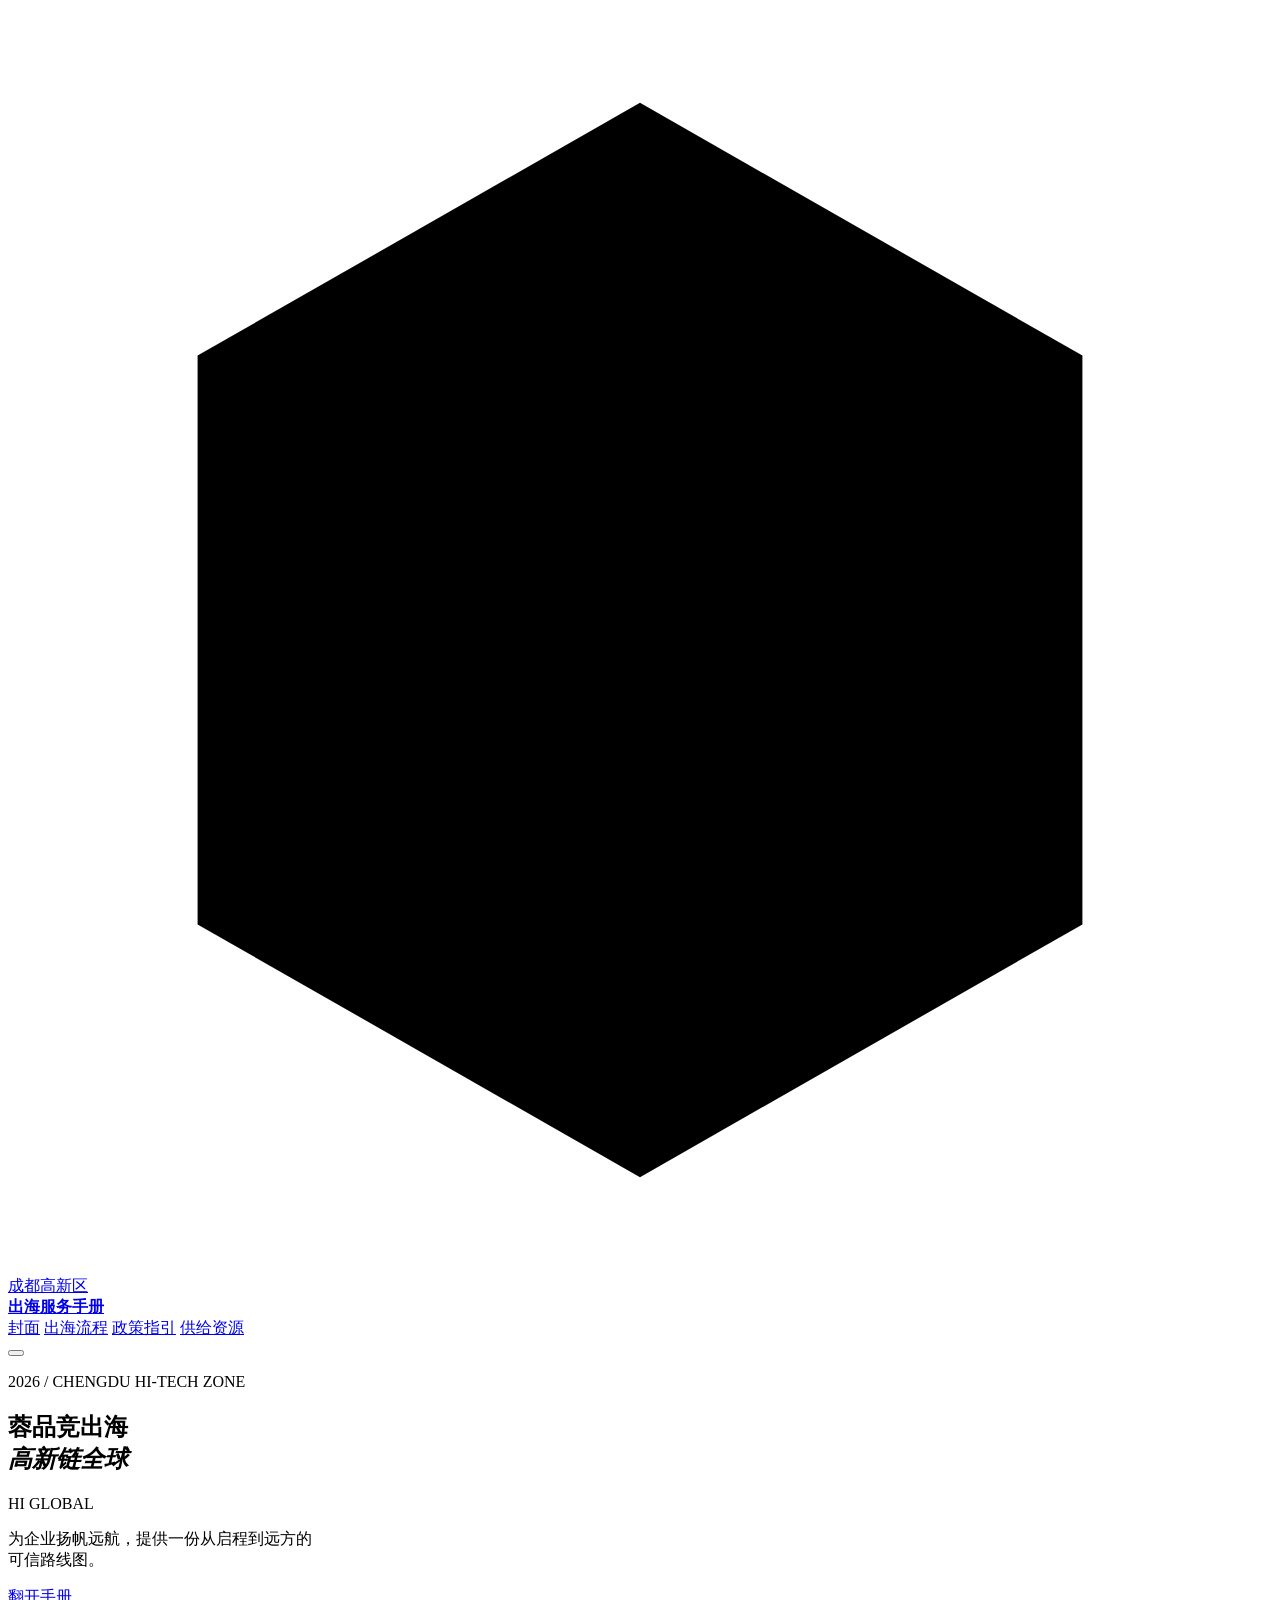
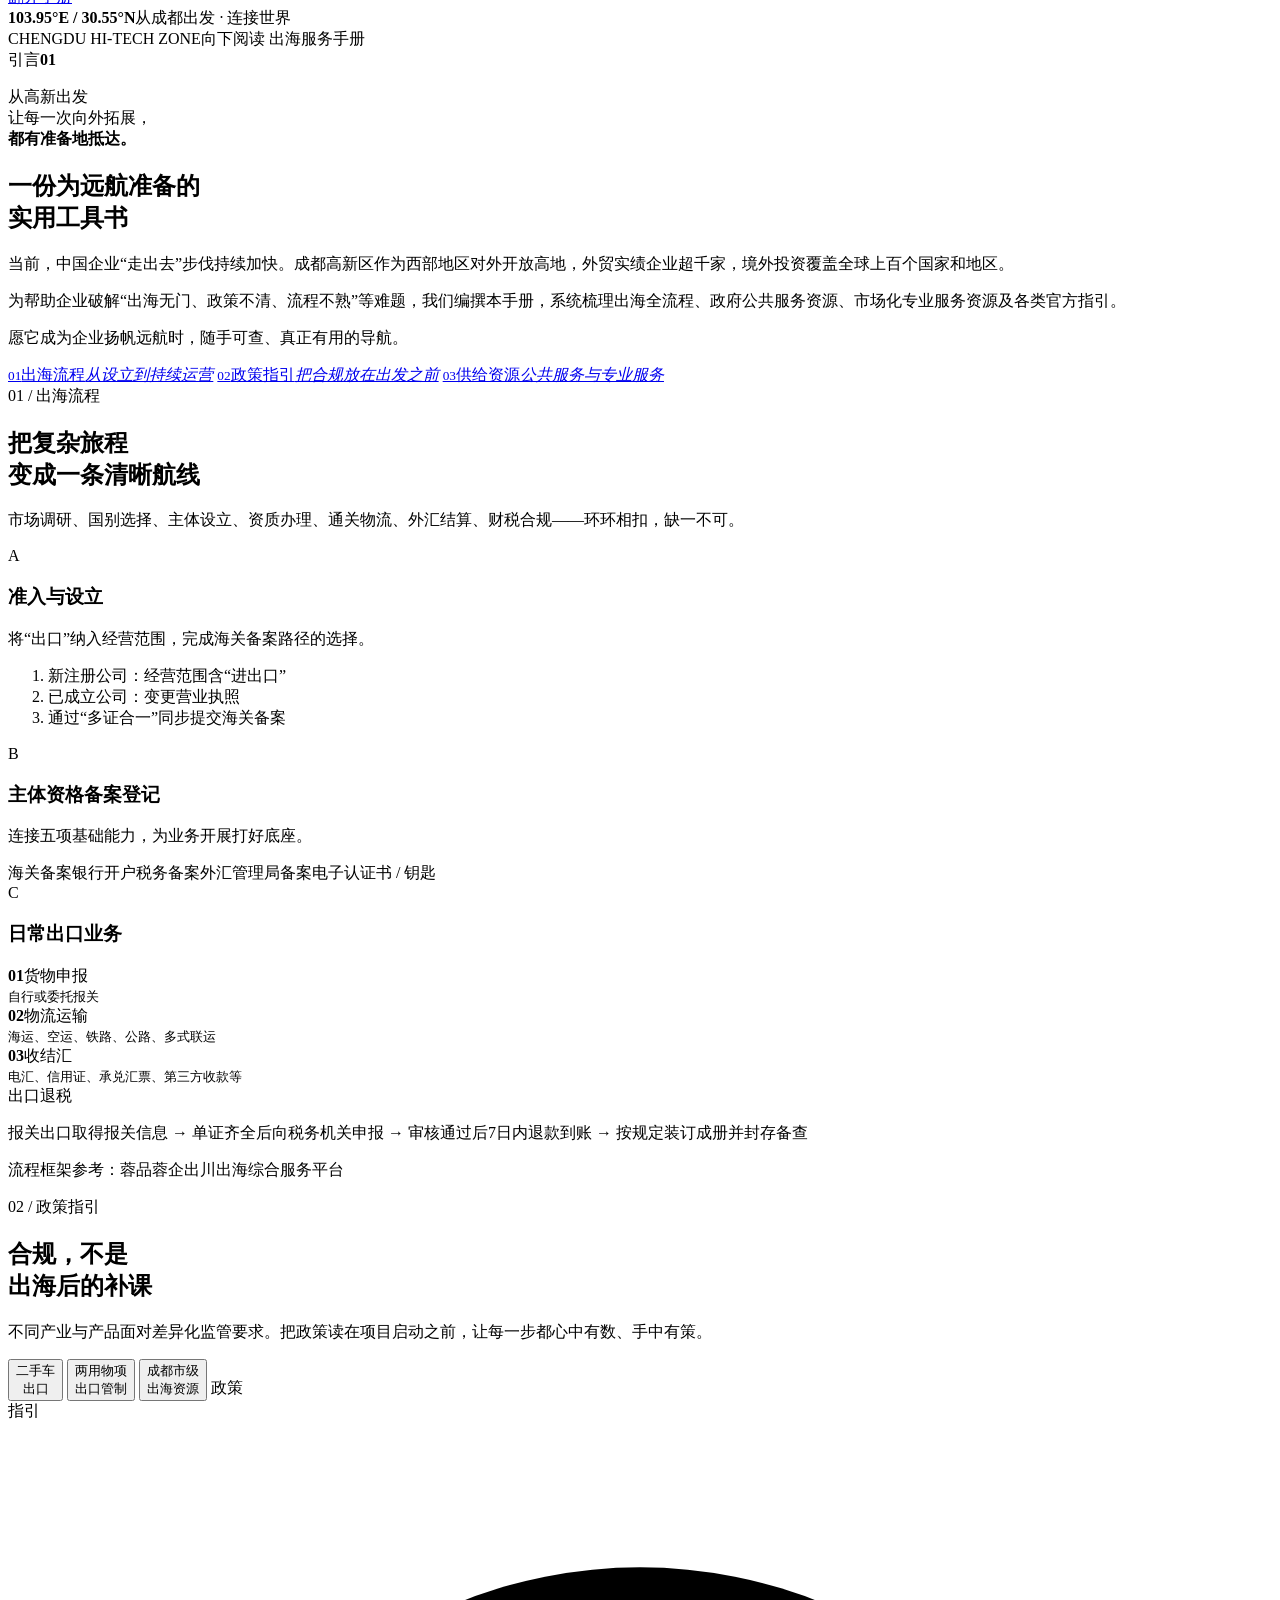
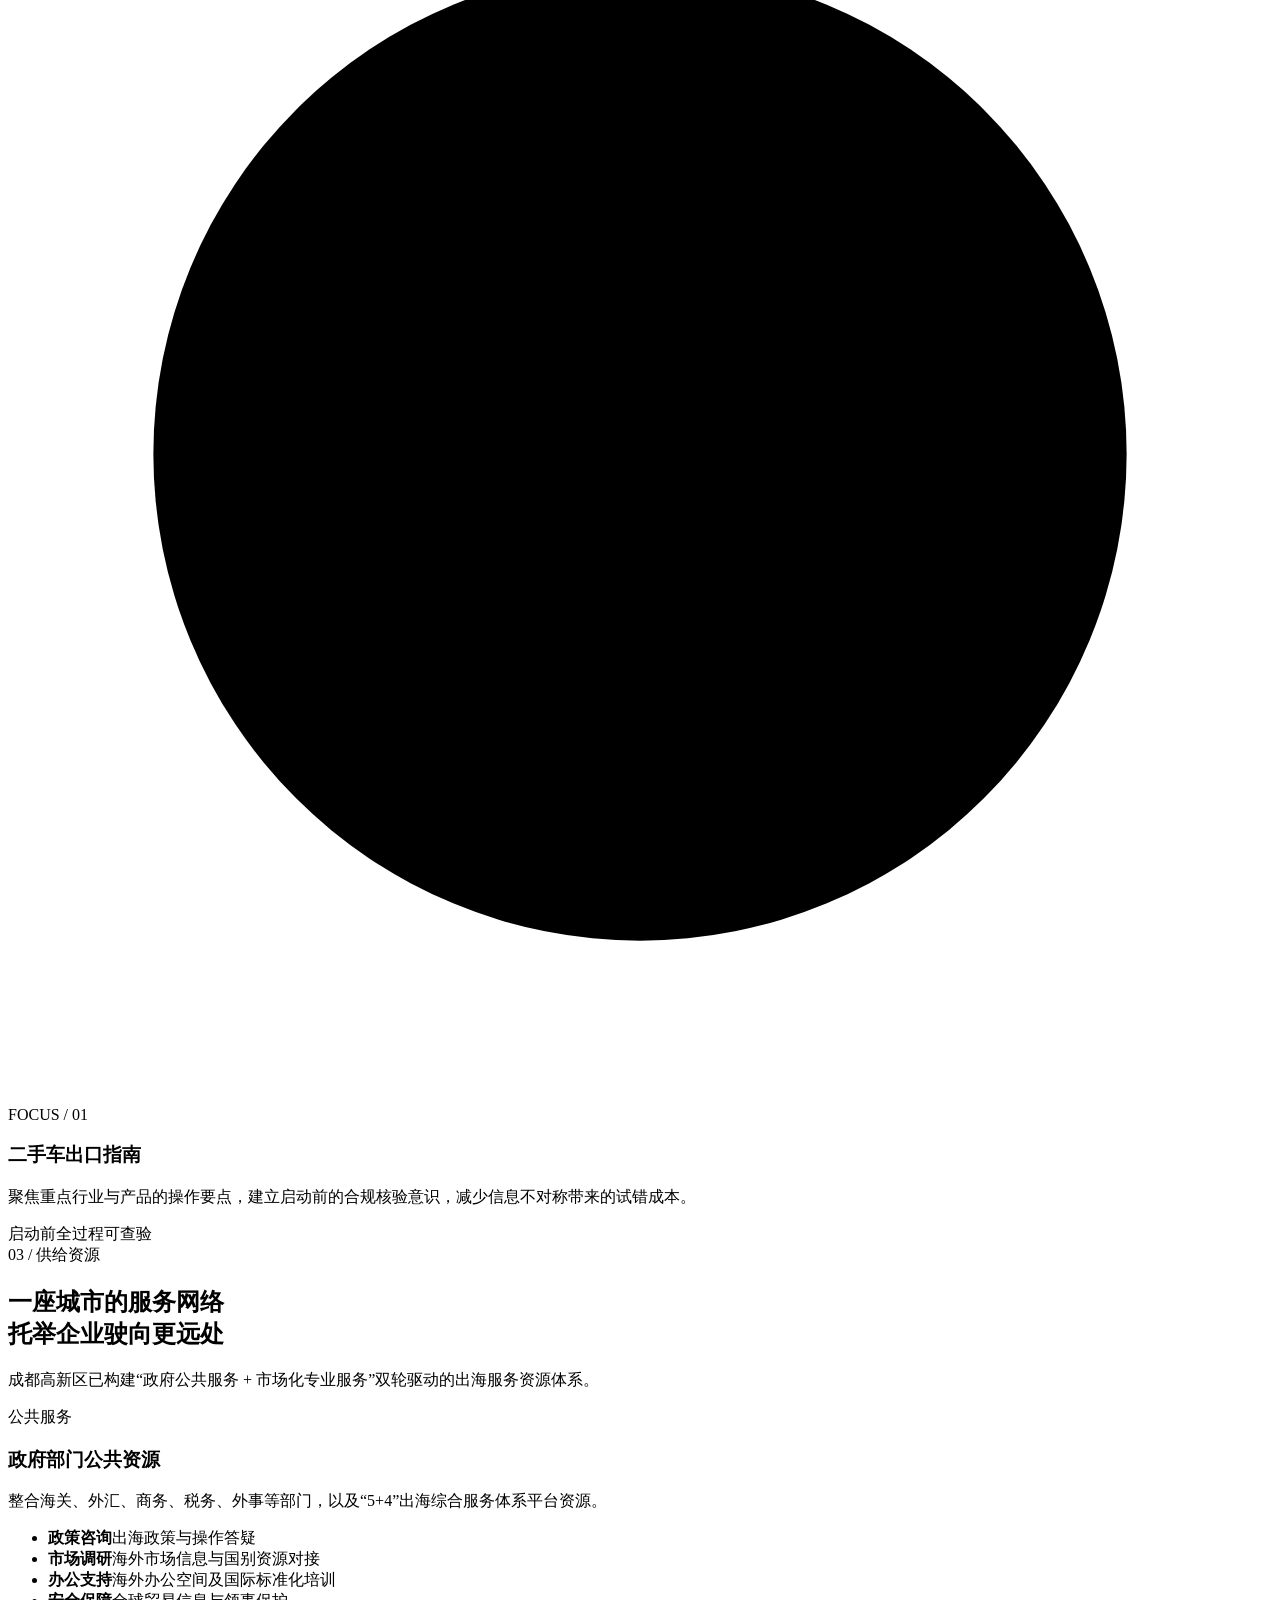
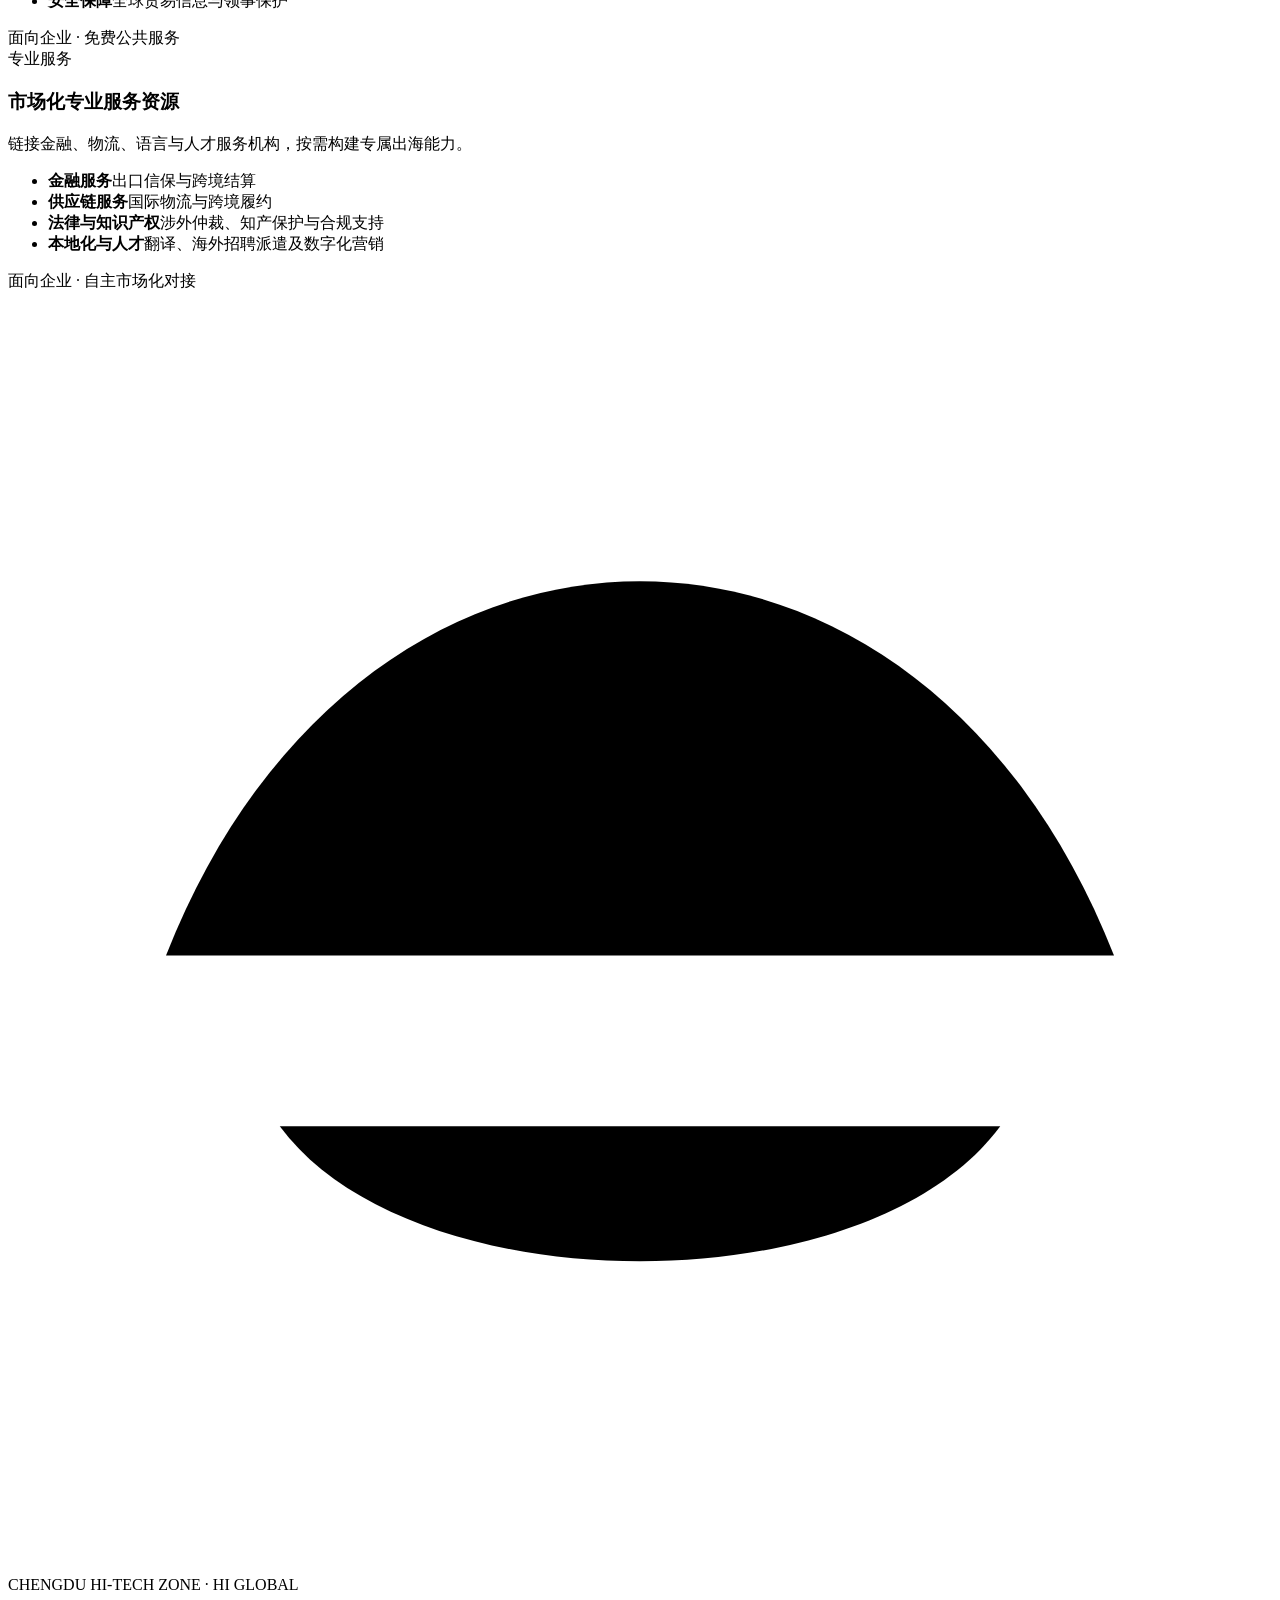
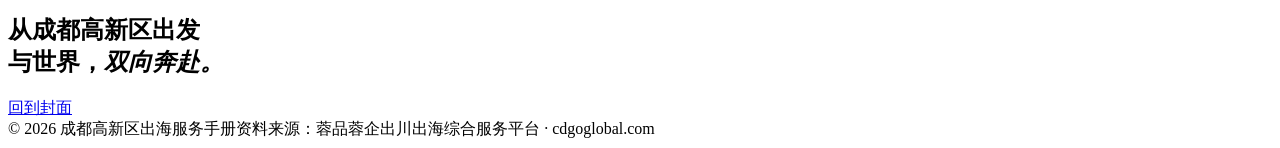
==== index.html @ 4927ec2c "Add files via upload" ====
<!doctype html>
<html lang="zh-CN">
<head>
  <meta charset="UTF-8" />
  <meta name="viewport" content="width=device-width, initial-scale=1.0" />
  <meta name="theme-color" content="#073d4c" />
  <meta name="description" content="2026年成都高新区出海服务手册数字画册" />
  <title>蓉品竞出海 · 高新链全球 | Hi Global</title>
  <link rel="stylesheet" href="styles.css" />
</head>
<body>
  <div class="cursor-orbit" aria-hidden="true"></div>
  <header class="site-header" id="top">
    <a class="brand" href="#top" aria-label="返回封面">
      <span class="brand-seal" aria-hidden="true"><svg viewBox="0 0 40 40"><path d="M20 3 34 11v18L20 37 6 29V11Z"/><path d="M13 15h14M13 20h14M13 25h9"/></svg></span>
      <span>成都高新区<br><b>出海服务手册</b></span>
    </a>
    <nav aria-label="画册目录">
      <a class="is-active" href="#top">封面</a>
      <a href="#route">出海流程</a>
      <a href="#policy">政策指引</a>
      <a href="#resources">供给资源</a>
    </nav>
    <button class="menu-toggle" type="button" aria-label="打开目录" aria-expanded="false"><span></span><span></span></button>
  </header>

  <main>
    <section class="hero spread" aria-labelledby="hero-title">
      <div class="hero-content">
        <p class="edition">2026 / CHENGDU HI-TECH ZONE</p>
        <h1 id="hero-title">蓉品竞出海<br><em>高新链全球</em></h1>
        <p class="hero-en">HI GLOBAL</p>
        <p class="hero-copy">为企业扬帆远航，提供一份从启程到远方的<br>可信路线图。</p>
        <a class="intro-link" href="#foreword"><span>翻开手册</span><i aria-hidden="true"></i></a>
      </div>
      <div class="orbital-scene" aria-hidden="true">
        <div class="sun-disc"></div>
        <div class="globe"><span class="longitude"></span><span class="latitude lat-a"></span><span class="latitude lat-b"></span><span class="latitude lat-c"></span></div>
        <div class="route-line route-a"></div><div class="route-line route-b"></div><div class="route-line route-c"></div>
        <span class="waypoint point-a"></span><span class="waypoint point-b"></span><span class="waypoint point-c"></span>
        <div class="scene-caption"><b>103.95°E / 30.55°N</b><span>从成都出发 · 连接世界</span></div>
      </div>
      <div class="hero-footer"><span>CHENGDU HI-TECH ZONE</span><span class="scroll-cue">向下阅读 <i></i></span><span>出海服务手册</span></div>
    </section>

    <section class="foreword spread paper" id="foreword" aria-labelledby="foreword-title">
      <div class="chapter-side"><span>引言</span><b>01</b></div>
      <div class="foreword-copy">
        <p class="statement">从高新出发<br>让每一次向外拓展，<br><strong>都有准备地抵达。</strong></p>
        <div class="foreword-body">
          <h2 id="foreword-title">一份为远航准备的<br>实用工具书</h2>
          <p>当前，中国企业“走出去”步伐持续加快。成都高新区作为西部地区对外开放高地，外贸实绩企业超千家，境外投资覆盖全球上百个国家和地区。</p>
          <p>为帮助企业破解“出海无门、政策不清、流程不熟”等难题，我们编撰本手册，系统梳理出海全流程、政府公共服务资源、市场化专业服务资源及各类官方指引。</p>
          <p>愿它成为企业扬帆远航时，随手可查、真正有用的导航。</p>
        </div>
      </div>
      <div class="reading-index" aria-label="内容导览">
        <a href="#route"><small>01</small><span>出海流程</span><i>从设立到持续运营</i></a>
        <a href="#policy"><small>02</small><span>政策指引</span><i>把合规放在出发之前</i></a>
        <a href="#resources"><small>03</small><span>供给资源</span><i>公共服务与专业服务</i></a>
      </div>
    </section>

    <section class="route spread teal" id="route" aria-labelledby="route-title">
      <div class="section-heading"><span>01 / 出海流程</span><h2 id="route-title">把复杂旅程<br>变成一条清晰航线</h2><p>市场调研、国别选择、主体设立、资质办理、通关物流、外汇结算、财税合规——环环相扣，缺一不可。</p></div>
      <div class="route-diagram">
        <article class="stage ready"><div class="stage-no">A</div><h3>准入与设立</h3><p>将“出口”纳入经营范围，完成海关备案路径的选择。</p><ol><li>新注册公司：经营范围含“进出口”</li><li>已成立公司：变更营业执照</li><li>通过“多证合一”同步提交海关备案</li></ol></article>
        <div class="route-arrow" aria-hidden="true"><span></span></div>
        <article class="stage qualification"><div class="stage-no">B</div><h3>主体资格备案登记</h3><p>连接五项基础能力，为业务开展打好底座。</p><div class="tag-list"><span>海关备案</span><span>银行开户</span><span>税务备案</span><span>外汇管理局备案</span><span>电子认证书 / 钥匙</span></div></article>
        <div class="route-arrow" aria-hidden="true"><span></span></div>
        <article class="stage business"><div class="stage-no">C</div><h3>日常出口业务</h3><div class="business-steps"><div><b>01</b><span>货物申报<br><small>自行或委托报关</small></span></div><div><b>02</b><span>物流运输<br><small>海运、空运、铁路、公路、多式联运</small></span></div><div><b>03</b><span>收结汇<br><small>电汇、信用证、承兑汇票、第三方收款等</small></span></div></div><div class="tax-refund"><span>出口退税</span><p>报关出口取得报关信息 → 单证齐全后向税务机关申报 → 审核通过后7日内退款到账 → 按规定装订成册并封存备查</p></div></article>
      </div>
      <p class="source-note">流程框架参考：蓉品蓉企出川出海综合服务平台</p>
    </section>

    <section class="policy spread warm" id="policy" aria-labelledby="policy-title">
      <div class="policy-layout">
        <div class="policy-title"><span>02 / 政策指引</span><h2 id="policy-title">合规，不是<br>出海后的补课</h2><p>不同产业与产品面对差异化监管要求。把政策读在项目启动之前，让每一步都心中有数、手中有策。</p></div>
        <div class="policy-wheel" aria-label="政策指引重点领域">
          <button class="policy-item is-selected" type="button" data-policy="used"><span>二手车<br>出口</span></button>
          <button class="policy-item" type="button" data-policy="dual"><span>两用物项<br>出口管制</span></button>
          <button class="policy-item" type="button" data-policy="city"><span>成都市级<br>出海资源</span></button>
          <span class="policy-core">政策<br>指引</span>
          <svg class="wheel-lines" viewBox="0 0 400 400" aria-hidden="true"><circle cx="200" cy="200" r="154"/><circle cx="200" cy="200" r="73"/><path d="M200 46v81M334 277l-70-41M66 277l70-41"/></svg>
        </div>
        <aside class="policy-detail" aria-live="polite"><p class="detail-count">FOCUS / 01</p><h3>二手车出口指南</h3><p>聚焦重点行业与产品的操作要点，建立启动前的合规核验意识，减少信息不对称带来的试错成本。</p><div><span>启动前</span><span>全过程</span><span>可查验</span></div></aside>
      </div>
    </section>

    <section class="resources spread ink" id="resources" aria-labelledby="resources-title">
      <div class="resources-head"><span>03 / 供给资源</span><h2 id="resources-title">一座城市的服务网络<br>托举企业驶向更远处</h2><p>成都高新区已构建“政府公共服务 + 市场化专业服务”双轮驱动的出海服务资源体系。</p></div>
      <div class="resource-columns">
        <article class="resource public"><header><span>公共服务</span><h3>政府部门公共资源</h3><p>整合海关、外汇、商务、税务、外事等部门，以及“5+4”出海综合服务体系平台资源。</p></header><ul><li><b>政策咨询</b><span>出海政策与操作答疑</span></li><li><b>市场调研</b><span>海外市场信息与国别资源对接</span></li><li><b>办公支持</b><span>海外办公空间及国际标准化培训</span></li><li><b>安全保障</b><span>全球贸易信息与领事保护</span></li></ul><footer>面向企业 · 免费公共服务</footer></article>
        <article class="resource market"><header><span>专业服务</span><h3>市场化专业服务资源</h3><p>链接金融、物流、语言与人才服务机构，按需构建专属出海能力。</p></header><ul><li><b>金融服务</b><span>出口信保与跨境结算</span></li><li><b>供应链服务</b><span>国际物流与跨境履约</span></li><li><b>法律与知识产权</b><span>涉外仲裁、知产保护与合规支持</span></li><li><b>本地化与人才</b><span>翻译、海外招聘派遣及数字化营销</span></li></ul><footer>面向企业 · 自主市场化对接</footer></article>
      </div>
    </section>

    <section class="closing spread closing-section" aria-labelledby="closing-title">
      <div class="closing-mark" aria-hidden="true"><svg viewBox="0 0 400 400"><path d="M50 210C112 52 288 52 350 210"/><path d="M86 264c42 57 186 57 228 0"/><path d="M200 63v265"/><path d="M80 210h240"/></svg></div>
      <p>CHENGDU HI-TECH ZONE · HI GLOBAL</p>
      <h2 id="closing-title">从成都高新区出发<br>与世界，<em>双向奔赴。</em></h2>
      <a href="#top" class="back-top">回到封面 <i aria-hidden="true"></i></a>
    </section>
  </main>
  <footer class="site-footer"><span>© 2026 成都高新区出海服务手册</span><span>资料来源：蓉品蓉企出川出海综合服务平台 · cdgoglobal.com</span></footer>
  <div class="progress-track" aria-hidden="true"><span></span></div>
  <script src="app.js"></script>
</body>
</html>
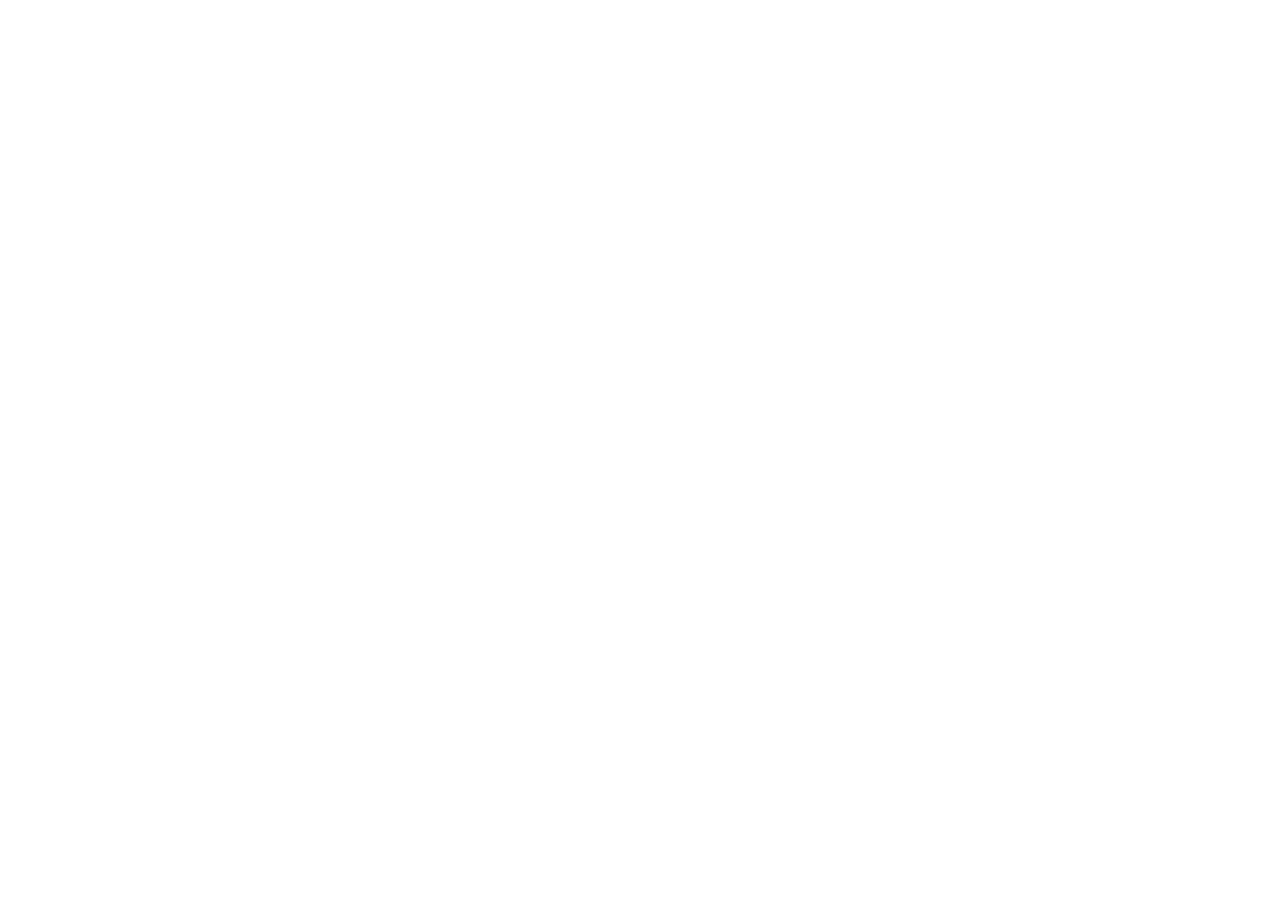
==== commit ba6bbb6e: "Update Jianji category icons" ====
--- a/index.html
+++ b/index.html
@@ -1,109 +1,20 @@
-<!doctype html>
-<html lang="zh-CN">
-<head>
-  <meta charset="UTF-8" />
-  <meta name="viewport" content="width=device-width, initial-scale=1.0" />
-  <meta name="theme-color" content="#073d4c" />
-  <meta name="description" content="2026年成都高新区出海服务手册数字画册" />
-  <title>蓉品竞出海 · 高新链全球 | Hi Global</title>
-  <link rel="stylesheet" href="styles.css" />
-</head>
-<body>
-  <div class="cursor-orbit" aria-hidden="true"></div>
-  <header class="site-header" id="top">
-    <a class="brand" href="#top" aria-label="返回封面">
-      <span class="brand-seal" aria-hidden="true"><svg viewBox="0 0 40 40"><path d="M20 3 34 11v18L20 37 6 29V11Z"/><path d="M13 15h14M13 20h14M13 25h9"/></svg></span>
-      <span>成都高新区<br><b>出海服务手册</b></span>
-    </a>
-    <nav aria-label="画册目录">
-      <a class="is-active" href="#top">封面</a>
-      <a href="#route">出海流程</a>
-      <a href="#policy">政策指引</a>
-      <a href="#resources">供给资源</a>
-    </nav>
-    <button class="menu-toggle" type="button" aria-label="打开目录" aria-expanded="false"><span></span><span></span></button>
-  </header>
-
-  <main>
-    <section class="hero spread" aria-labelledby="hero-title">
-      <div class="hero-content">
-        <p class="edition">2026 / CHENGDU HI-TECH ZONE</p>
-        <h1 id="hero-title">蓉品竞出海<br><em>高新链全球</em></h1>
-        <p class="hero-en">HI GLOBAL</p>
-        <p class="hero-copy">为企业扬帆远航，提供一份从启程到远方的<br>可信路线图。</p>
-        <a class="intro-link" href="#foreword"><span>翻开手册</span><i aria-hidden="true"></i></a>
-      </div>
-      <div class="orbital-scene" aria-hidden="true">
-        <div class="sun-disc"></div>
-        <div class="globe"><span class="longitude"></span><span class="latitude lat-a"></span><span class="latitude lat-b"></span><span class="latitude lat-c"></span></div>
-        <div class="route-line route-a"></div><div class="route-line route-b"></div><div class="route-line route-c"></div>
-        <span class="waypoint point-a"></span><span class="waypoint point-b"></span><span class="waypoint point-c"></span>
-        <div class="scene-caption"><b>103.95°E / 30.55°N</b><span>从成都出发 · 连接世界</span></div>
-      </div>
-      <div class="hero-footer"><span>CHENGDU HI-TECH ZONE</span><span class="scroll-cue">向下阅读 <i></i></span><span>出海服务手册</span></div>
-    </section>
-
-    <section class="foreword spread paper" id="foreword" aria-labelledby="foreword-title">
-      <div class="chapter-side"><span>引言</span><b>01</b></div>
-      <div class="foreword-copy">
-        <p class="statement">从高新出发<br>让每一次向外拓展，<br><strong>都有准备地抵达。</strong></p>
-        <div class="foreword-body">
-          <h2 id="foreword-title">一份为远航准备的<br>实用工具书</h2>
-          <p>当前，中国企业“走出去”步伐持续加快。成都高新区作为西部地区对外开放高地，外贸实绩企业超千家，境外投资覆盖全球上百个国家和地区。</p>
-          <p>为帮助企业破解“出海无门、政策不清、流程不熟”等难题，我们编撰本手册，系统梳理出海全流程、政府公共服务资源、市场化专业服务资源及各类官方指引。</p>
-          <p>愿它成为企业扬帆远航时，随手可查、真正有用的导航。</p>
-        </div>
-      </div>
-      <div class="reading-index" aria-label="内容导览">
-        <a href="#route"><small>01</small><span>出海流程</span><i>从设立到持续运营</i></a>
-        <a href="#policy"><small>02</small><span>政策指引</span><i>把合规放在出发之前</i></a>
-        <a href="#resources"><small>03</small><span>供给资源</span><i>公共服务与专业服务</i></a>
-      </div>
-    </section>
-
-    <section class="route spread teal" id="route" aria-labelledby="route-title">
-      <div class="section-heading"><span>01 / 出海流程</span><h2 id="route-title">把复杂旅程<br>变成一条清晰航线</h2><p>市场调研、国别选择、主体设立、资质办理、通关物流、外汇结算、财税合规——环环相扣，缺一不可。</p></div>
-      <div class="route-diagram">
-        <article class="stage ready"><div class="stage-no">A</div><h3>准入与设立</h3><p>将“出口”纳入经营范围，完成海关备案路径的选择。</p><ol><li>新注册公司：经营范围含“进出口”</li><li>已成立公司：变更营业执照</li><li>通过“多证合一”同步提交海关备案</li></ol></article>
-        <div class="route-arrow" aria-hidden="true"><span></span></div>
-        <article class="stage qualification"><div class="stage-no">B</div><h3>主体资格备案登记</h3><p>连接五项基础能力，为业务开展打好底座。</p><div class="tag-list"><span>海关备案</span><span>银行开户</span><span>税务备案</span><span>外汇管理局备案</span><span>电子认证书 / 钥匙</span></div></article>
-        <div class="route-arrow" aria-hidden="true"><span></span></div>
-        <article class="stage business"><div class="stage-no">C</div><h3>日常出口业务</h3><div class="business-steps"><div><b>01</b><span>货物申报<br><small>自行或委托报关</small></span></div><div><b>02</b><span>物流运输<br><small>海运、空运、铁路、公路、多式联运</small></span></div><div><b>03</b><span>收结汇<br><small>电汇、信用证、承兑汇票、第三方收款等</small></span></div></div><div class="tax-refund"><span>出口退税</span><p>报关出口取得报关信息 → 单证齐全后向税务机关申报 → 审核通过后7日内退款到账 → 按规定装订成册并封存备查</p></div></article>
-      </div>
-      <p class="source-note">流程框架参考：蓉品蓉企出川出海综合服务平台</p>
-    </section>
-
-    <section class="policy spread warm" id="policy" aria-labelledby="policy-title">
-      <div class="policy-layout">
-        <div class="policy-title"><span>02 / 政策指引</span><h2 id="policy-title">合规，不是<br>出海后的补课</h2><p>不同产业与产品面对差异化监管要求。把政策读在项目启动之前，让每一步都心中有数、手中有策。</p></div>
-        <div class="policy-wheel" aria-label="政策指引重点领域">
-          <button class="policy-item is-selected" type="button" data-policy="used"><span>二手车<br>出口</span></button>
-          <button class="policy-item" type="button" data-policy="dual"><span>两用物项<br>出口管制</span></button>
-          <button class="policy-item" type="button" data-policy="city"><span>成都市级<br>出海资源</span></button>
-          <span class="policy-core">政策<br>指引</span>
-          <svg class="wheel-lines" viewBox="0 0 400 400" aria-hidden="true"><circle cx="200" cy="200" r="154"/><circle cx="200" cy="200" r="73"/><path d="M200 46v81M334 277l-70-41M66 277l70-41"/></svg>
-        </div>
-        <aside class="policy-detail" aria-live="polite"><p class="detail-count">FOCUS / 01</p><h3>二手车出口指南</h3><p>聚焦重点行业与产品的操作要点，建立启动前的合规核验意识，减少信息不对称带来的试错成本。</p><div><span>启动前</span><span>全过程</span><span>可查验</span></div></aside>
-      </div>
-    </section>
-
-    <section class="resources spread ink" id="resources" aria-labelledby="resources-title">
-      <div class="resources-head"><span>03 / 供给资源</span><h2 id="resources-title">一座城市的服务网络<br>托举企业驶向更远处</h2><p>成都高新区已构建“政府公共服务 + 市场化专业服务”双轮驱动的出海服务资源体系。</p></div>
-      <div class="resource-columns">
-        <article class="resource public"><header><span>公共服务</span><h3>政府部门公共资源</h3><p>整合海关、外汇、商务、税务、外事等部门，以及“5+4”出海综合服务体系平台资源。</p></header><ul><li><b>政策咨询</b><span>出海政策与操作答疑</span></li><li><b>市场调研</b><span>海外市场信息与国别资源对接</span></li><li><b>办公支持</b><span>海外办公空间及国际标准化培训</span></li><li><b>安全保障</b><span>全球贸易信息与领事保护</span></li></ul><footer>面向企业 · 免费公共服务</footer></article>
-        <article class="resource market"><header><span>专业服务</span><h3>市场化专业服务资源</h3><p>链接金融、物流、语言与人才服务机构，按需构建专属出海能力。</p></header><ul><li><b>金融服务</b><span>出口信保与跨境结算</span></li><li><b>供应链服务</b><span>国际物流与跨境履约</span></li><li><b>法律与知识产权</b><span>涉外仲裁、知产保护与合规支持</span></li><li><b>本地化与人才</b><span>翻译、海外招聘派遣及数字化营销</span></li></ul><footer>面向企业 · 自主市场化对接</footer></article>
-      </div>
-    </section>
-
-    <section class="closing spread closing-section" aria-labelledby="closing-title">
-      <div class="closing-mark" aria-hidden="true"><svg viewBox="0 0 400 400"><path d="M50 210C112 52 288 52 350 210"/><path d="M86 264c42 57 186 57 228 0"/><path d="M200 63v265"/><path d="M80 210h240"/></svg></div>
-      <p>CHENGDU HI-TECH ZONE · HI GLOBAL</p>
-      <h2 id="closing-title">从成都高新区出发<br>与世界，<em>双向奔赴。</em></h2>
-      <a href="#top" class="back-top">回到封面 <i aria-hidden="true"></i></a>
-    </section>
-  </main>
-  <footer class="site-footer"><span>© 2026 成都高新区出海服务手册</span><span>资料来源：蓉品蓉企出川出海综合服务平台 · cdgoglobal.com</span></footer>
-  <div class="progress-track" aria-hidden="true"><span></span></div>
-  <script src="app.js"></script>
-</body>
+<!doctype html>
+<html lang="zh-CN">
+  <head>
+    <meta charset="UTF-8" />
+    <meta name="viewport" content="width=device-width, initial-scale=1.0, viewport-fit=cover" />
+    <meta name="theme-color" content="#f2eee4" />
+    <meta name="apple-mobile-web-app-capable" content="yes" />
+    <meta name="apple-mobile-web-app-status-bar-style" content="default" />
+    <meta name="apple-mobile-web-app-title" content="简记" />
+    <meta name="format-detection" content="telephone=no" />
+    <link rel="apple-touch-icon" href="/jianji/icons/apple-touch-icon.png" />
+    <title>简记</title>
+    <script type="module" crossorigin src="/jianji/assets/index-DsOa6uaG.js"></script>
+    <link rel="stylesheet" crossorigin href="/jianji/assets/index-DlvAaTap.css">
+  <link rel="manifest" href="/jianji/manifest.webmanifest"></head>
+  <body>
+    <div id="root"></div>+
+  </body>
 </html>
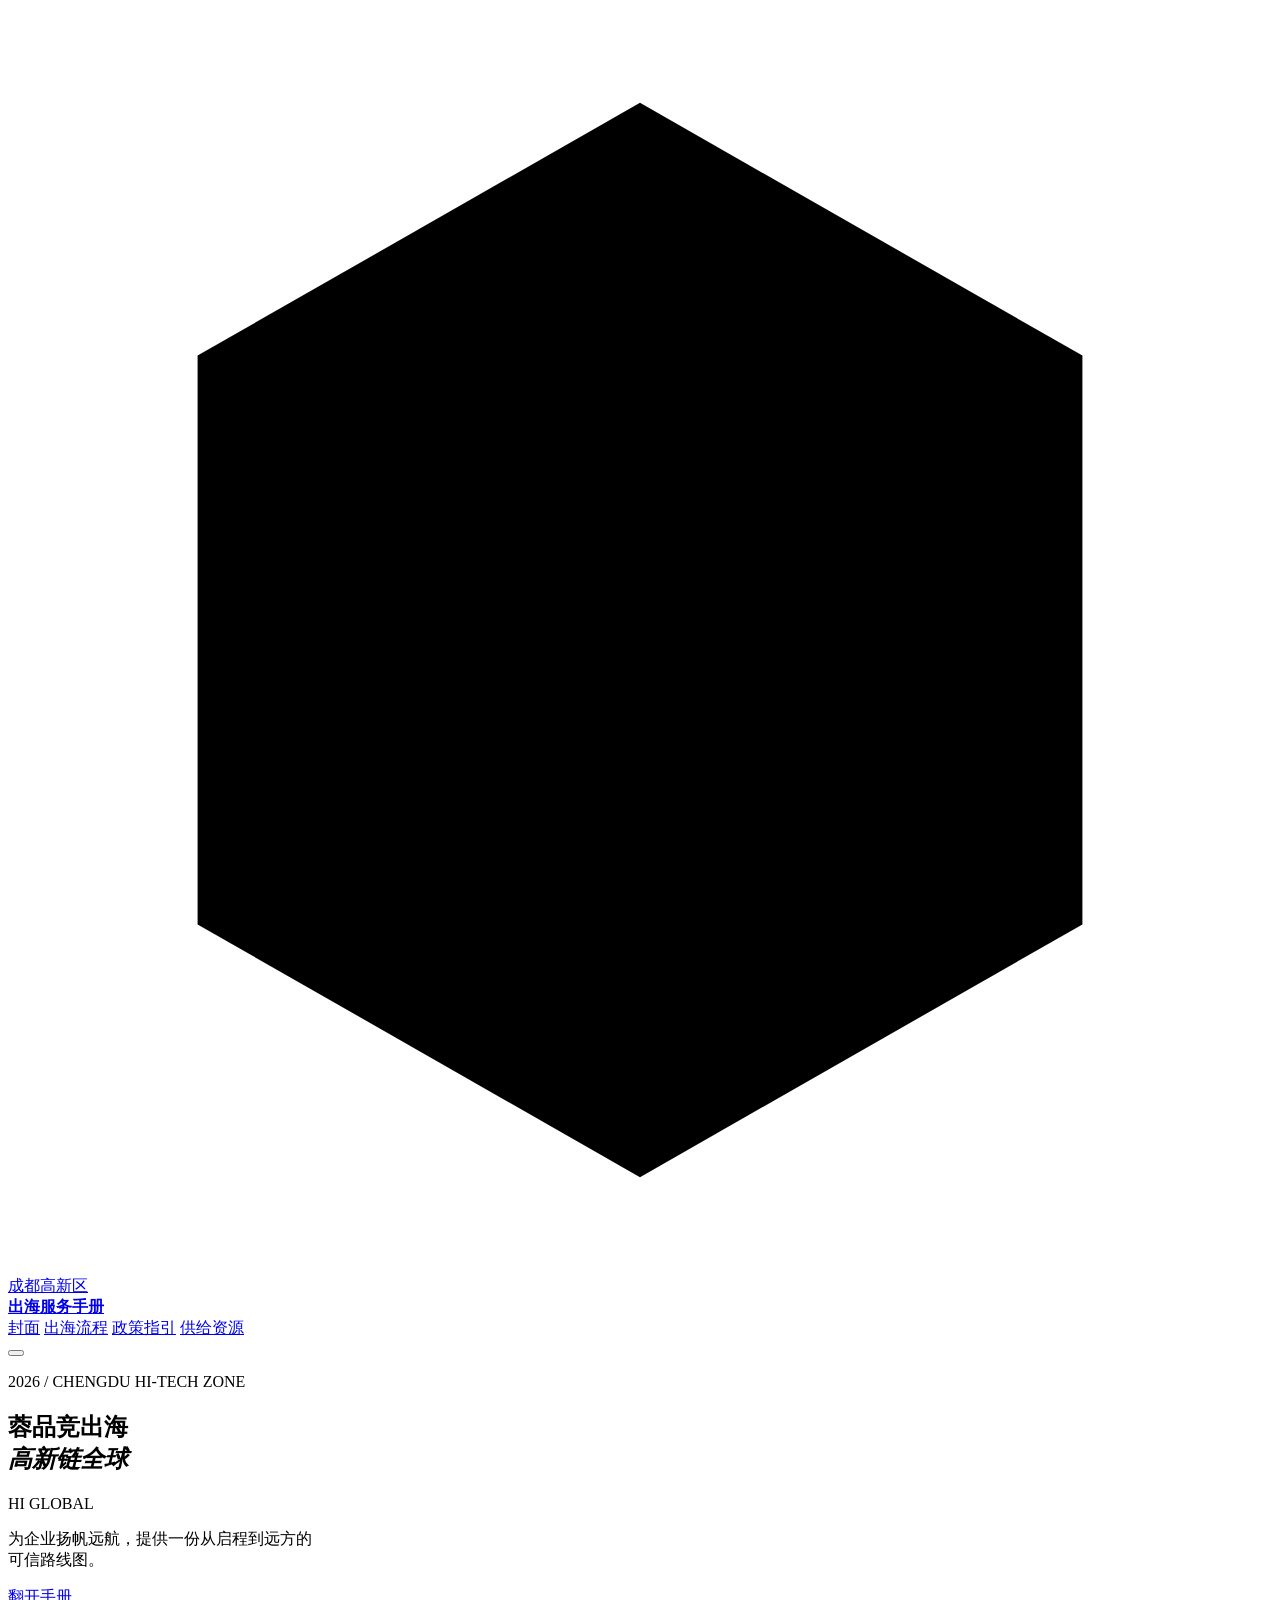
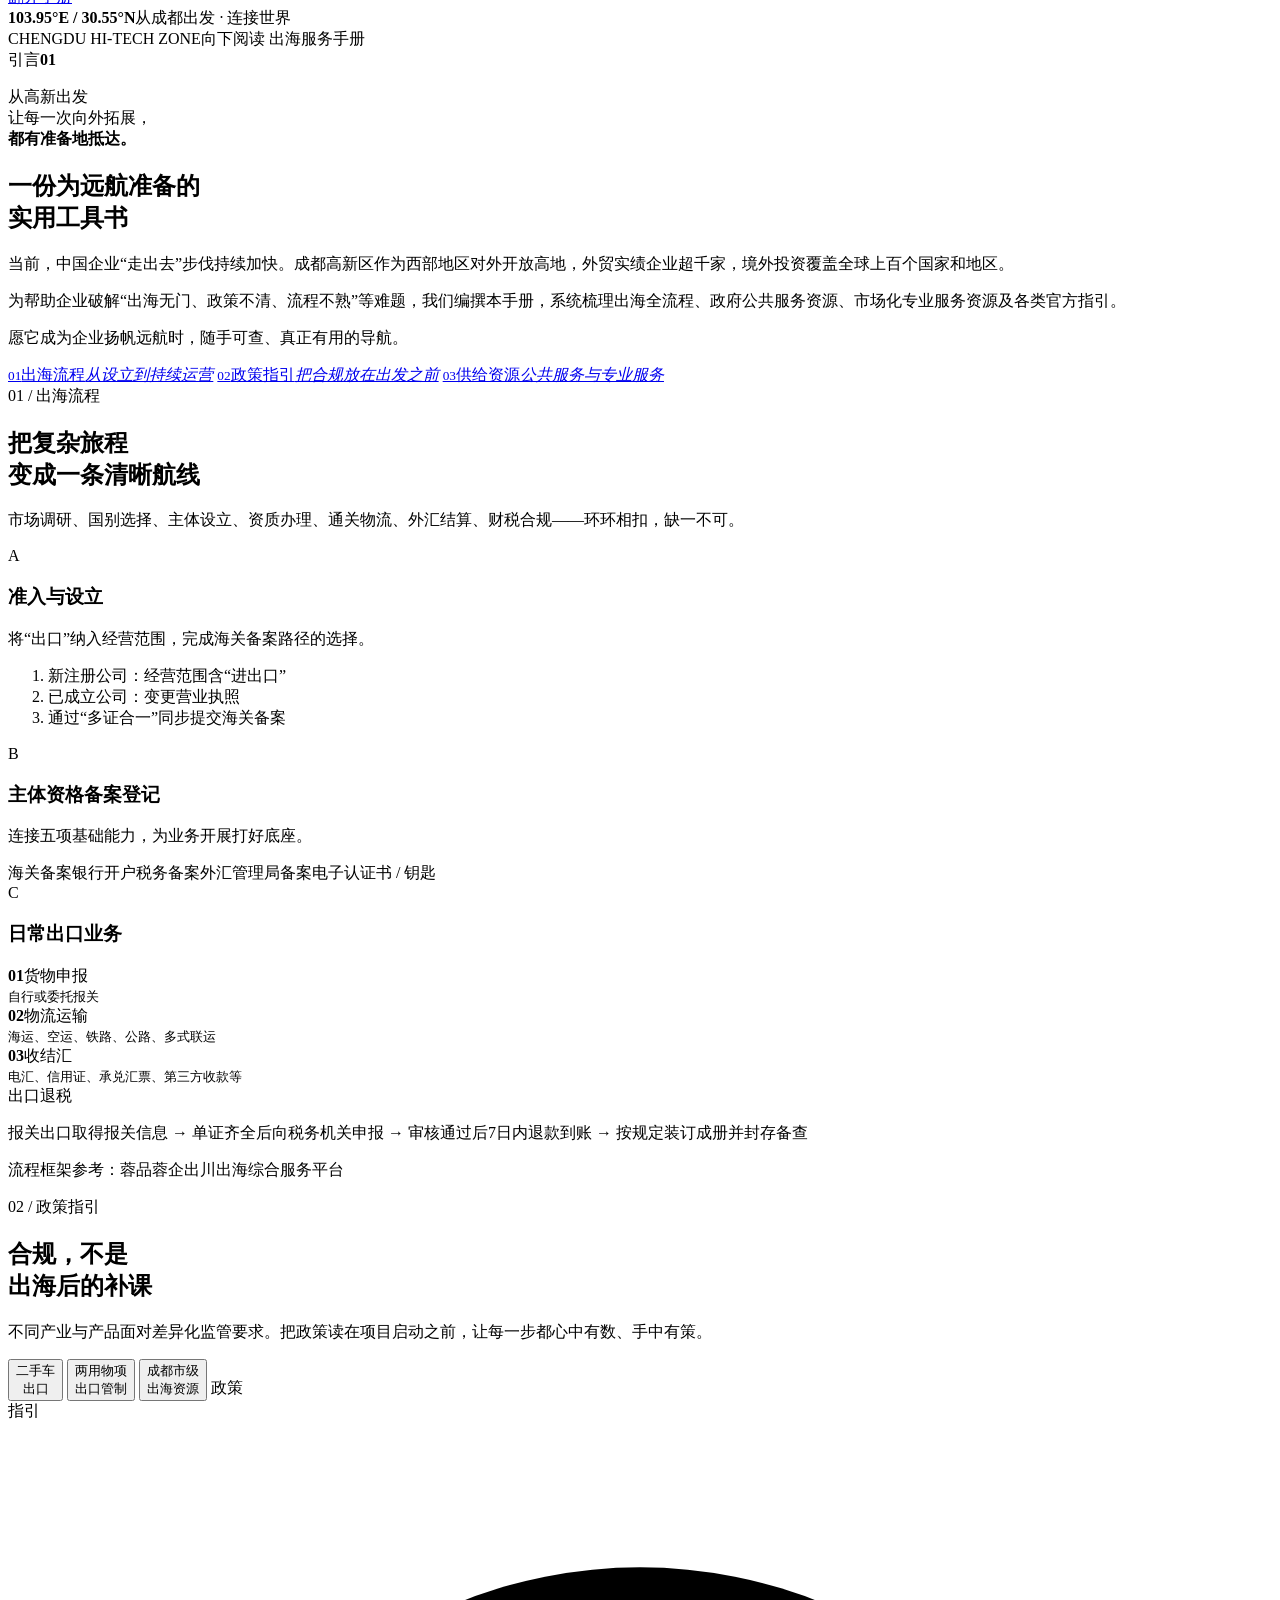
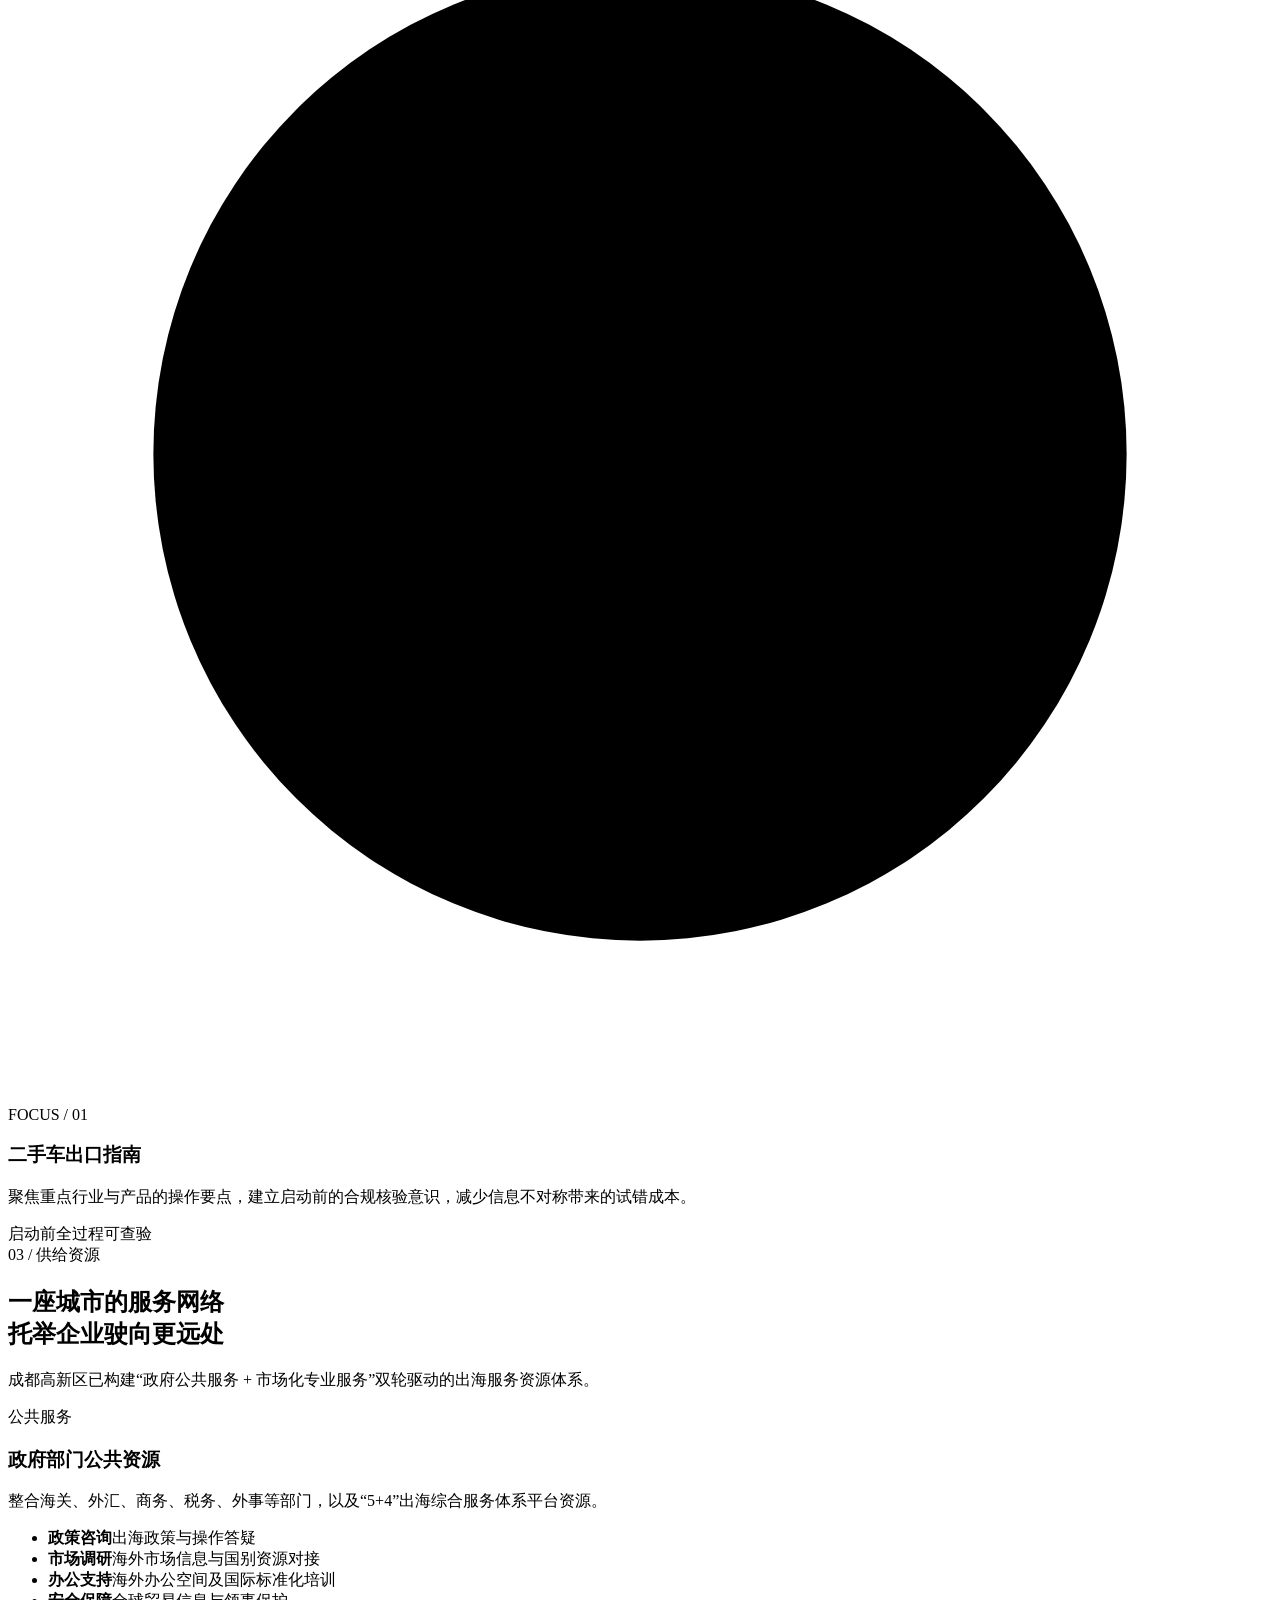
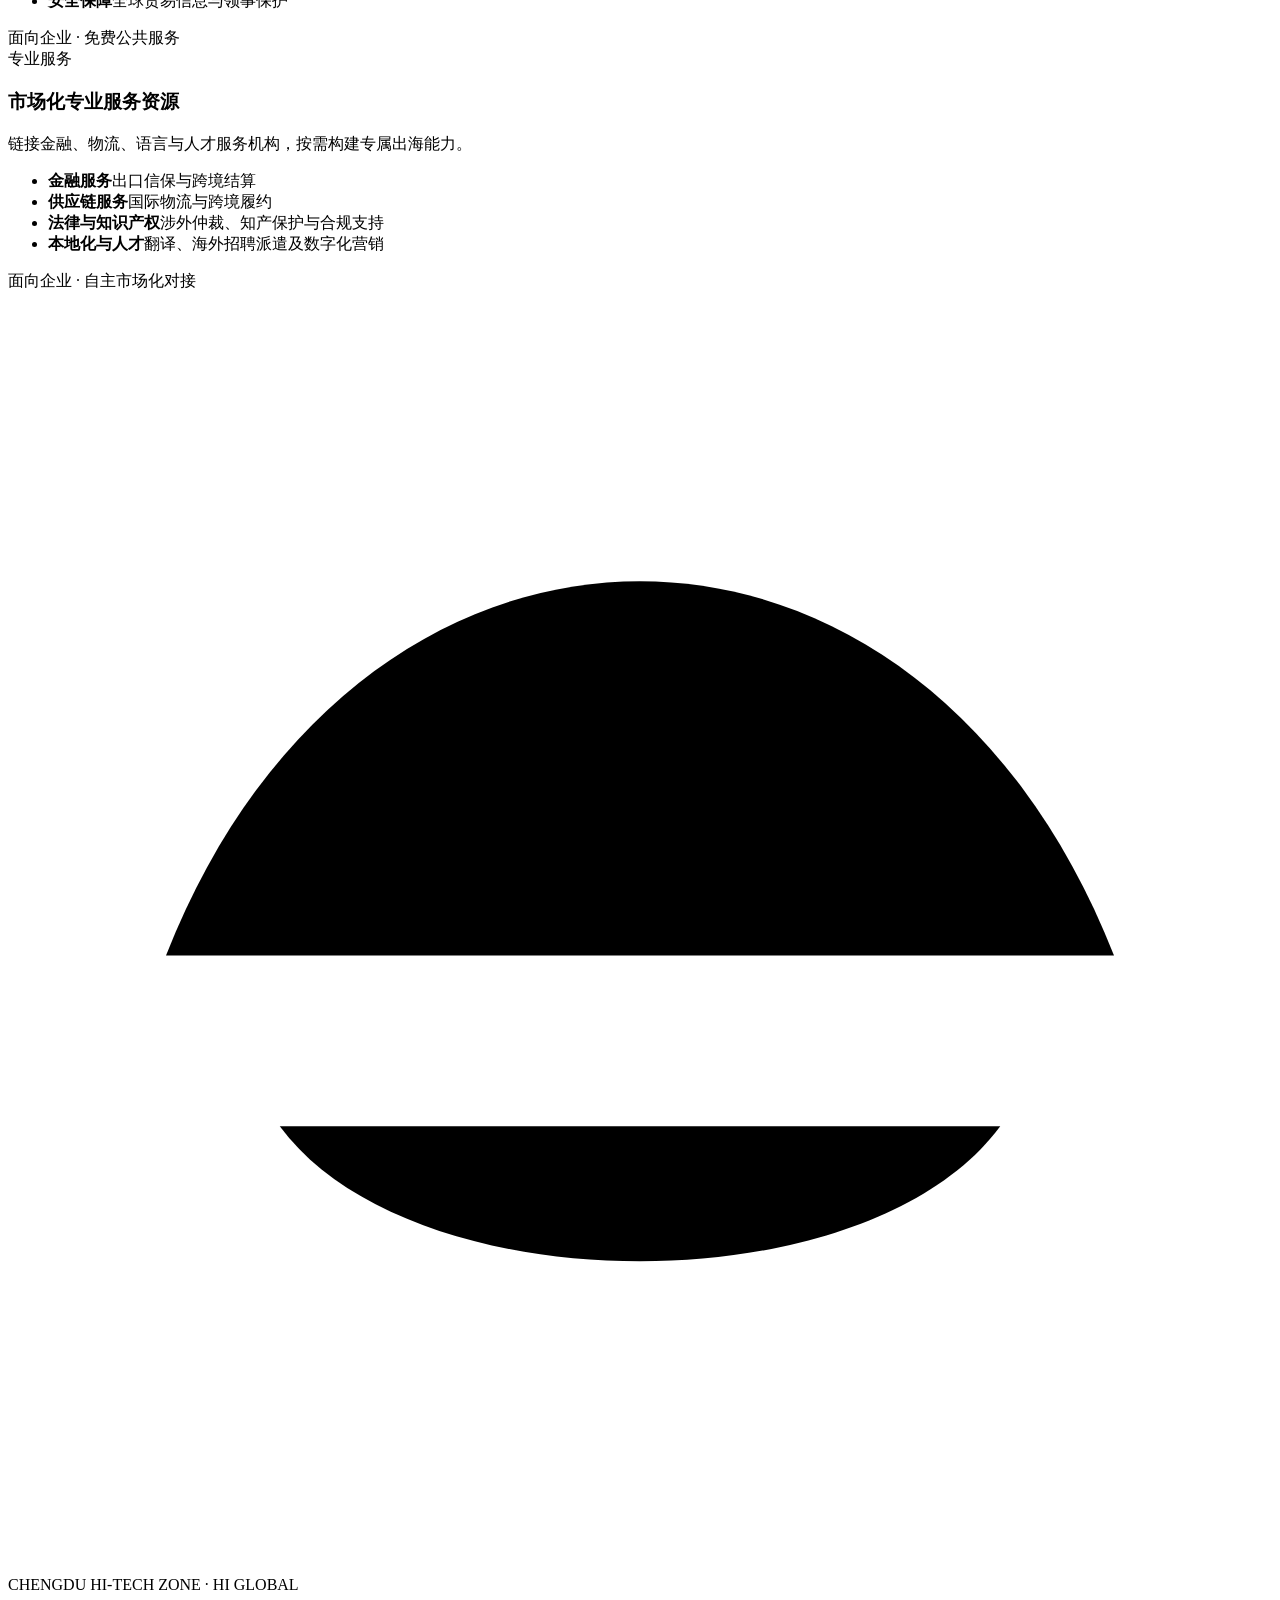
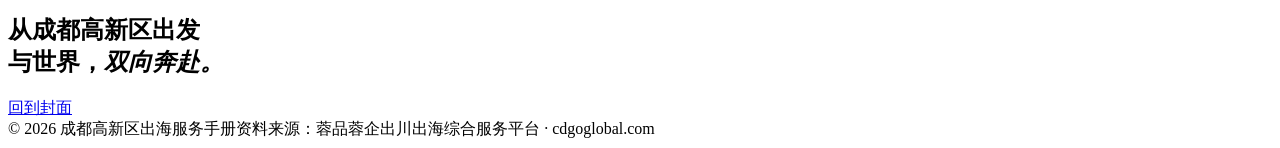
==== commit b5171398: "Restore root landing page" ====
--- a/index.html
+++ b/index.html
@@ -1,20 +1,109 @@
-<!doctype html>
-<html lang="zh-CN">
-  <head>
-    <meta charset="UTF-8" />
-    <meta name="viewport" content="width=device-width, initial-scale=1.0, viewport-fit=cover" />
-    <meta name="theme-color" content="#f2eee4" />
-    <meta name="apple-mobile-web-app-capable" content="yes" />
-    <meta name="apple-mobile-web-app-status-bar-style" content="default" />
-    <meta name="apple-mobile-web-app-title" content="简记" />
-    <meta name="format-detection" content="telephone=no" />
-    <link rel="apple-touch-icon" href="/jianji/icons/apple-touch-icon.png" />
-    <title>简记</title>
-    <script type="module" crossorigin src="/jianji/assets/index-DsOa6uaG.js"></script>
-    <link rel="stylesheet" crossorigin href="/jianji/assets/index-DlvAaTap.css">
-  <link rel="manifest" href="/jianji/manifest.webmanifest"></head>
-  <body>
-    <div id="root"></div>-
-  </body>
+<!doctype html>
+<html lang="zh-CN">
+<head>
+  <meta charset="UTF-8" />
+  <meta name="viewport" content="width=device-width, initial-scale=1.0" />
+  <meta name="theme-color" content="#073d4c" />
+  <meta name="description" content="2026年成都高新区出海服务手册数字画册" />
+  <title>蓉品竞出海 · 高新链全球 | Hi Global</title>
+  <link rel="stylesheet" href="styles.css" />
+</head>
+<body>
+  <div class="cursor-orbit" aria-hidden="true"></div>
+  <header class="site-header" id="top">
+    <a class="brand" href="#top" aria-label="返回封面">
+      <span class="brand-seal" aria-hidden="true"><svg viewBox="0 0 40 40"><path d="M20 3 34 11v18L20 37 6 29V11Z"/><path d="M13 15h14M13 20h14M13 25h9"/></svg></span>
+      <span>成都高新区<br><b>出海服务手册</b></span>
+    </a>
+    <nav aria-label="画册目录">
+      <a class="is-active" href="#top">封面</a>
+      <a href="#route">出海流程</a>
+      <a href="#policy">政策指引</a>
+      <a href="#resources">供给资源</a>
+    </nav>
+    <button class="menu-toggle" type="button" aria-label="打开目录" aria-expanded="false"><span></span><span></span></button>
+  </header>
+
+  <main>
+    <section class="hero spread" aria-labelledby="hero-title">
+      <div class="hero-content">
+        <p class="edition">2026 / CHENGDU HI-TECH ZONE</p>
+        <h1 id="hero-title">蓉品竞出海<br><em>高新链全球</em></h1>
+        <p class="hero-en">HI GLOBAL</p>
+        <p class="hero-copy">为企业扬帆远航，提供一份从启程到远方的<br>可信路线图。</p>
+        <a class="intro-link" href="#foreword"><span>翻开手册</span><i aria-hidden="true"></i></a>
+      </div>
+      <div class="orbital-scene" aria-hidden="true">
+        <div class="sun-disc"></div>
+        <div class="globe"><span class="longitude"></span><span class="latitude lat-a"></span><span class="latitude lat-b"></span><span class="latitude lat-c"></span></div>
+        <div class="route-line route-a"></div><div class="route-line route-b"></div><div class="route-line route-c"></div>
+        <span class="waypoint point-a"></span><span class="waypoint point-b"></span><span class="waypoint point-c"></span>
+        <div class="scene-caption"><b>103.95°E / 30.55°N</b><span>从成都出发 · 连接世界</span></div>
+      </div>
+      <div class="hero-footer"><span>CHENGDU HI-TECH ZONE</span><span class="scroll-cue">向下阅读 <i></i></span><span>出海服务手册</span></div>
+    </section>
+
+    <section class="foreword spread paper" id="foreword" aria-labelledby="foreword-title">
+      <div class="chapter-side"><span>引言</span><b>01</b></div>
+      <div class="foreword-copy">
+        <p class="statement">从高新出发<br>让每一次向外拓展，<br><strong>都有准备地抵达。</strong></p>
+        <div class="foreword-body">
+          <h2 id="foreword-title">一份为远航准备的<br>实用工具书</h2>
+          <p>当前，中国企业“走出去”步伐持续加快。成都高新区作为西部地区对外开放高地，外贸实绩企业超千家，境外投资覆盖全球上百个国家和地区。</p>
+          <p>为帮助企业破解“出海无门、政策不清、流程不熟”等难题，我们编撰本手册，系统梳理出海全流程、政府公共服务资源、市场化专业服务资源及各类官方指引。</p>
+          <p>愿它成为企业扬帆远航时，随手可查、真正有用的导航。</p>
+        </div>
+      </div>
+      <div class="reading-index" aria-label="内容导览">
+        <a href="#route"><small>01</small><span>出海流程</span><i>从设立到持续运营</i></a>
+        <a href="#policy"><small>02</small><span>政策指引</span><i>把合规放在出发之前</i></a>
+        <a href="#resources"><small>03</small><span>供给资源</span><i>公共服务与专业服务</i></a>
+      </div>
+    </section>
+
+    <section class="route spread teal" id="route" aria-labelledby="route-title">
+      <div class="section-heading"><span>01 / 出海流程</span><h2 id="route-title">把复杂旅程<br>变成一条清晰航线</h2><p>市场调研、国别选择、主体设立、资质办理、通关物流、外汇结算、财税合规——环环相扣，缺一不可。</p></div>
+      <div class="route-diagram">
+        <article class="stage ready"><div class="stage-no">A</div><h3>准入与设立</h3><p>将“出口”纳入经营范围，完成海关备案路径的选择。</p><ol><li>新注册公司：经营范围含“进出口”</li><li>已成立公司：变更营业执照</li><li>通过“多证合一”同步提交海关备案</li></ol></article>
+        <div class="route-arrow" aria-hidden="true"><span></span></div>
+        <article class="stage qualification"><div class="stage-no">B</div><h3>主体资格备案登记</h3><p>连接五项基础能力，为业务开展打好底座。</p><div class="tag-list"><span>海关备案</span><span>银行开户</span><span>税务备案</span><span>外汇管理局备案</span><span>电子认证书 / 钥匙</span></div></article>
+        <div class="route-arrow" aria-hidden="true"><span></span></div>
+        <article class="stage business"><div class="stage-no">C</div><h3>日常出口业务</h3><div class="business-steps"><div><b>01</b><span>货物申报<br><small>自行或委托报关</small></span></div><div><b>02</b><span>物流运输<br><small>海运、空运、铁路、公路、多式联运</small></span></div><div><b>03</b><span>收结汇<br><small>电汇、信用证、承兑汇票、第三方收款等</small></span></div></div><div class="tax-refund"><span>出口退税</span><p>报关出口取得报关信息 → 单证齐全后向税务机关申报 → 审核通过后7日内退款到账 → 按规定装订成册并封存备查</p></div></article>
+      </div>
+      <p class="source-note">流程框架参考：蓉品蓉企出川出海综合服务平台</p>
+    </section>
+
+    <section class="policy spread warm" id="policy" aria-labelledby="policy-title">
+      <div class="policy-layout">
+        <div class="policy-title"><span>02 / 政策指引</span><h2 id="policy-title">合规，不是<br>出海后的补课</h2><p>不同产业与产品面对差异化监管要求。把政策读在项目启动之前，让每一步都心中有数、手中有策。</p></div>
+        <div class="policy-wheel" aria-label="政策指引重点领域">
+          <button class="policy-item is-selected" type="button" data-policy="used"><span>二手车<br>出口</span></button>
+          <button class="policy-item" type="button" data-policy="dual"><span>两用物项<br>出口管制</span></button>
+          <button class="policy-item" type="button" data-policy="city"><span>成都市级<br>出海资源</span></button>
+          <span class="policy-core">政策<br>指引</span>
+          <svg class="wheel-lines" viewBox="0 0 400 400" aria-hidden="true"><circle cx="200" cy="200" r="154"/><circle cx="200" cy="200" r="73"/><path d="M200 46v81M334 277l-70-41M66 277l70-41"/></svg>
+        </div>
+        <aside class="policy-detail" aria-live="polite"><p class="detail-count">FOCUS / 01</p><h3>二手车出口指南</h3><p>聚焦重点行业与产品的操作要点，建立启动前的合规核验意识，减少信息不对称带来的试错成本。</p><div><span>启动前</span><span>全过程</span><span>可查验</span></div></aside>
+      </div>
+    </section>
+
+    <section class="resources spread ink" id="resources" aria-labelledby="resources-title">
+      <div class="resources-head"><span>03 / 供给资源</span><h2 id="resources-title">一座城市的服务网络<br>托举企业驶向更远处</h2><p>成都高新区已构建“政府公共服务 + 市场化专业服务”双轮驱动的出海服务资源体系。</p></div>
+      <div class="resource-columns">
+        <article class="resource public"><header><span>公共服务</span><h3>政府部门公共资源</h3><p>整合海关、外汇、商务、税务、外事等部门，以及“5+4”出海综合服务体系平台资源。</p></header><ul><li><b>政策咨询</b><span>出海政策与操作答疑</span></li><li><b>市场调研</b><span>海外市场信息与国别资源对接</span></li><li><b>办公支持</b><span>海外办公空间及国际标准化培训</span></li><li><b>安全保障</b><span>全球贸易信息与领事保护</span></li></ul><footer>面向企业 · 免费公共服务</footer></article>
+        <article class="resource market"><header><span>专业服务</span><h3>市场化专业服务资源</h3><p>链接金融、物流、语言与人才服务机构，按需构建专属出海能力。</p></header><ul><li><b>金融服务</b><span>出口信保与跨境结算</span></li><li><b>供应链服务</b><span>国际物流与跨境履约</span></li><li><b>法律与知识产权</b><span>涉外仲裁、知产保护与合规支持</span></li><li><b>本地化与人才</b><span>翻译、海外招聘派遣及数字化营销</span></li></ul><footer>面向企业 · 自主市场化对接</footer></article>
+      </div>
+    </section>
+
+    <section class="closing spread closing-section" aria-labelledby="closing-title">
+      <div class="closing-mark" aria-hidden="true"><svg viewBox="0 0 400 400"><path d="M50 210C112 52 288 52 350 210"/><path d="M86 264c42 57 186 57 228 0"/><path d="M200 63v265"/><path d="M80 210h240"/></svg></div>
+      <p>CHENGDU HI-TECH ZONE · HI GLOBAL</p>
+      <h2 id="closing-title">从成都高新区出发<br>与世界，<em>双向奔赴。</em></h2>
+      <a href="#top" class="back-top">回到封面 <i aria-hidden="true"></i></a>
+    </section>
+  </main>
+  <footer class="site-footer"><span>© 2026 成都高新区出海服务手册</span><span>资料来源：蓉品蓉企出川出海综合服务平台 · cdgoglobal.com</span></footer>
+  <div class="progress-track" aria-hidden="true"><span></span></div>
+  <script src="app.js"></script>
+</body>
 </html>
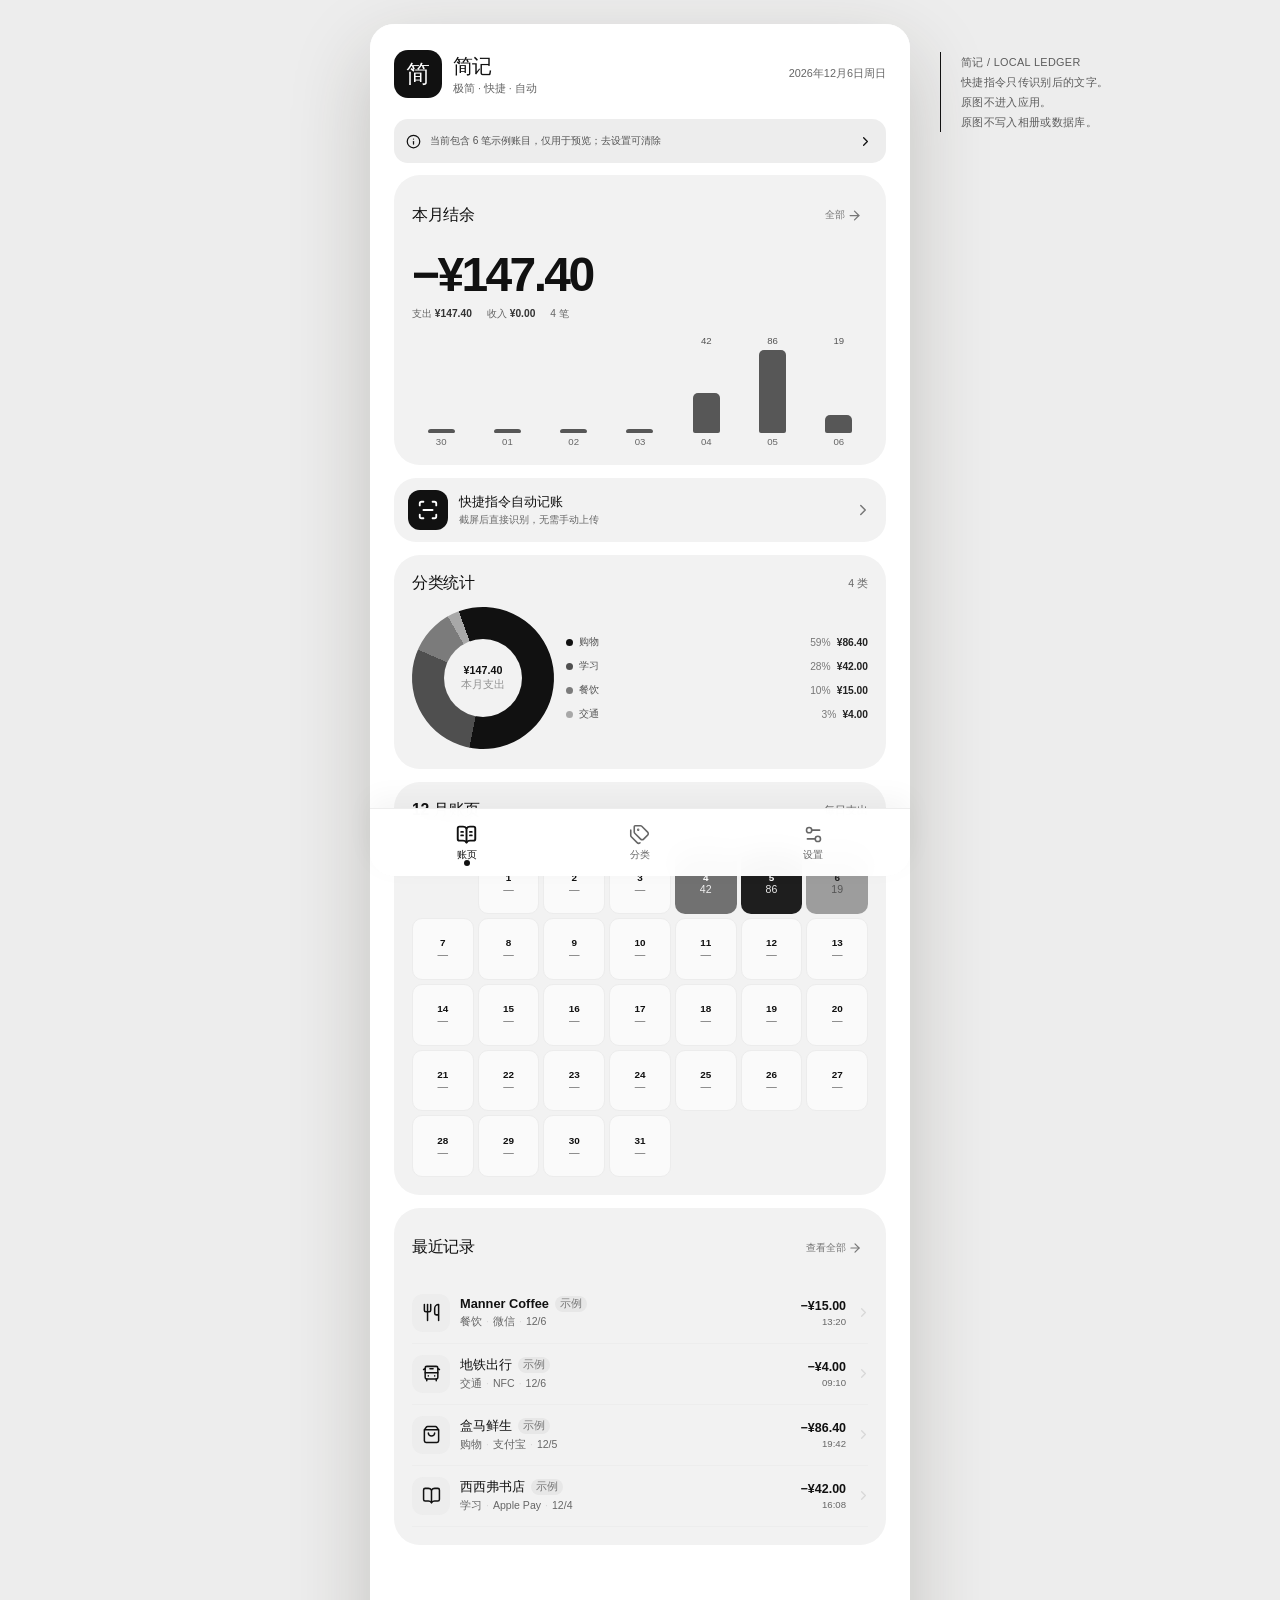
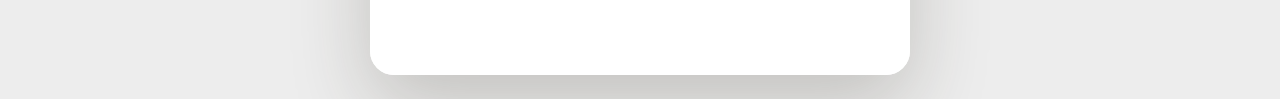
==== commit 1beac1d2: "Release Jianji 0.3.2 and remove old landing page" ====
--- a/index.html
+++ b/index.html
@@ -1,109 +1,21 @@
 <!doctype html>
 <html lang="zh-CN">
-<head>
-  <meta charset="UTF-8" />
-  <meta name="viewport" content="width=device-width, initial-scale=1.0" />
-  <meta name="theme-color" content="#073d4c" />
-  <meta name="description" content="2026年成都高新区出海服务手册数字画册" />
-  <title>蓉品竞出海 · 高新链全球 | Hi Global</title>
-  <link rel="stylesheet" href="styles.css" />
-</head>
-<body>
-  <div class="cursor-orbit" aria-hidden="true"></div>
-  <header class="site-header" id="top">
-    <a class="brand" href="#top" aria-label="返回封面">
-      <span class="brand-seal" aria-hidden="true"><svg viewBox="0 0 40 40"><path d="M20 3 34 11v18L20 37 6 29V11Z"/><path d="M13 15h14M13 20h14M13 25h9"/></svg></span>
-      <span>成都高新区<br><b>出海服务手册</b></span>
-    </a>
-    <nav aria-label="画册目录">
-      <a class="is-active" href="#top">封面</a>
-      <a href="#route">出海流程</a>
-      <a href="#policy">政策指引</a>
-      <a href="#resources">供给资源</a>
-    </nav>
-    <button class="menu-toggle" type="button" aria-label="打开目录" aria-expanded="false"><span></span><span></span></button>
-  </header>
-
-  <main>
-    <section class="hero spread" aria-labelledby="hero-title">
-      <div class="hero-content">
-        <p class="edition">2026 / CHENGDU HI-TECH ZONE</p>
-        <h1 id="hero-title">蓉品竞出海<br><em>高新链全球</em></h1>
-        <p class="hero-en">HI GLOBAL</p>
-        <p class="hero-copy">为企业扬帆远航，提供一份从启程到远方的<br>可信路线图。</p>
-        <a class="intro-link" href="#foreword"><span>翻开手册</span><i aria-hidden="true"></i></a>
-      </div>
-      <div class="orbital-scene" aria-hidden="true">
-        <div class="sun-disc"></div>
-        <div class="globe"><span class="longitude"></span><span class="latitude lat-a"></span><span class="latitude lat-b"></span><span class="latitude lat-c"></span></div>
-        <div class="route-line route-a"></div><div class="route-line route-b"></div><div class="route-line route-c"></div>
-        <span class="waypoint point-a"></span><span class="waypoint point-b"></span><span class="waypoint point-c"></span>
-        <div class="scene-caption"><b>103.95°E / 30.55°N</b><span>从成都出发 · 连接世界</span></div>
-      </div>
-      <div class="hero-footer"><span>CHENGDU HI-TECH ZONE</span><span class="scroll-cue">向下阅读 <i></i></span><span>出海服务手册</span></div>
-    </section>
-
-    <section class="foreword spread paper" id="foreword" aria-labelledby="foreword-title">
-      <div class="chapter-side"><span>引言</span><b>01</b></div>
-      <div class="foreword-copy">
-        <p class="statement">从高新出发<br>让每一次向外拓展，<br><strong>都有准备地抵达。</strong></p>
-        <div class="foreword-body">
-          <h2 id="foreword-title">一份为远航准备的<br>实用工具书</h2>
-          <p>当前，中国企业“走出去”步伐持续加快。成都高新区作为西部地区对外开放高地，外贸实绩企业超千家，境外投资覆盖全球上百个国家和地区。</p>
-          <p>为帮助企业破解“出海无门、政策不清、流程不熟”等难题，我们编撰本手册，系统梳理出海全流程、政府公共服务资源、市场化专业服务资源及各类官方指引。</p>
-          <p>愿它成为企业扬帆远航时，随手可查、真正有用的导航。</p>
-        </div>
-      </div>
-      <div class="reading-index" aria-label="内容导览">
-        <a href="#route"><small>01</small><span>出海流程</span><i>从设立到持续运营</i></a>
-        <a href="#policy"><small>02</small><span>政策指引</span><i>把合规放在出发之前</i></a>
-        <a href="#resources"><small>03</small><span>供给资源</span><i>公共服务与专业服务</i></a>
-      </div>
-    </section>
-
-    <section class="route spread teal" id="route" aria-labelledby="route-title">
-      <div class="section-heading"><span>01 / 出海流程</span><h2 id="route-title">把复杂旅程<br>变成一条清晰航线</h2><p>市场调研、国别选择、主体设立、资质办理、通关物流、外汇结算、财税合规——环环相扣，缺一不可。</p></div>
-      <div class="route-diagram">
-        <article class="stage ready"><div class="stage-no">A</div><h3>准入与设立</h3><p>将“出口”纳入经营范围，完成海关备案路径的选择。</p><ol><li>新注册公司：经营范围含“进出口”</li><li>已成立公司：变更营业执照</li><li>通过“多证合一”同步提交海关备案</li></ol></article>
-        <div class="route-arrow" aria-hidden="true"><span></span></div>
-        <article class="stage qualification"><div class="stage-no">B</div><h3>主体资格备案登记</h3><p>连接五项基础能力，为业务开展打好底座。</p><div class="tag-list"><span>海关备案</span><span>银行开户</span><span>税务备案</span><span>外汇管理局备案</span><span>电子认证书 / 钥匙</span></div></article>
-        <div class="route-arrow" aria-hidden="true"><span></span></div>
-        <article class="stage business"><div class="stage-no">C</div><h3>日常出口业务</h3><div class="business-steps"><div><b>01</b><span>货物申报<br><small>自行或委托报关</small></span></div><div><b>02</b><span>物流运输<br><small>海运、空运、铁路、公路、多式联运</small></span></div><div><b>03</b><span>收结汇<br><small>电汇、信用证、承兑汇票、第三方收款等</small></span></div></div><div class="tax-refund"><span>出口退税</span><p>报关出口取得报关信息 → 单证齐全后向税务机关申报 → 审核通过后7日内退款到账 → 按规定装订成册并封存备查</p></div></article>
-      </div>
-      <p class="source-note">流程框架参考：蓉品蓉企出川出海综合服务平台</p>
-    </section>
-
-    <section class="policy spread warm" id="policy" aria-labelledby="policy-title">
-      <div class="policy-layout">
-        <div class="policy-title"><span>02 / 政策指引</span><h2 id="policy-title">合规，不是<br>出海后的补课</h2><p>不同产业与产品面对差异化监管要求。把政策读在项目启动之前，让每一步都心中有数、手中有策。</p></div>
-        <div class="policy-wheel" aria-label="政策指引重点领域">
-          <button class="policy-item is-selected" type="button" data-policy="used"><span>二手车<br>出口</span></button>
-          <button class="policy-item" type="button" data-policy="dual"><span>两用物项<br>出口管制</span></button>
-          <button class="policy-item" type="button" data-policy="city"><span>成都市级<br>出海资源</span></button>
-          <span class="policy-core">政策<br>指引</span>
-          <svg class="wheel-lines" viewBox="0 0 400 400" aria-hidden="true"><circle cx="200" cy="200" r="154"/><circle cx="200" cy="200" r="73"/><path d="M200 46v81M334 277l-70-41M66 277l70-41"/></svg>
-        </div>
-        <aside class="policy-detail" aria-live="polite"><p class="detail-count">FOCUS / 01</p><h3>二手车出口指南</h3><p>聚焦重点行业与产品的操作要点，建立启动前的合规核验意识，减少信息不对称带来的试错成本。</p><div><span>启动前</span><span>全过程</span><span>可查验</span></div></aside>
-      </div>
-    </section>
-
-    <section class="resources spread ink" id="resources" aria-labelledby="resources-title">
-      <div class="resources-head"><span>03 / 供给资源</span><h2 id="resources-title">一座城市的服务网络<br>托举企业驶向更远处</h2><p>成都高新区已构建“政府公共服务 + 市场化专业服务”双轮驱动的出海服务资源体系。</p></div>
-      <div class="resource-columns">
-        <article class="resource public"><header><span>公共服务</span><h3>政府部门公共资源</h3><p>整合海关、外汇、商务、税务、外事等部门，以及“5+4”出海综合服务体系平台资源。</p></header><ul><li><b>政策咨询</b><span>出海政策与操作答疑</span></li><li><b>市场调研</b><span>海外市场信息与国别资源对接</span></li><li><b>办公支持</b><span>海外办公空间及国际标准化培训</span></li><li><b>安全保障</b><span>全球贸易信息与领事保护</span></li></ul><footer>面向企业 · 免费公共服务</footer></article>
-        <article class="resource market"><header><span>专业服务</span><h3>市场化专业服务资源</h3><p>链接金融、物流、语言与人才服务机构，按需构建专属出海能力。</p></header><ul><li><b>金融服务</b><span>出口信保与跨境结算</span></li><li><b>供应链服务</b><span>国际物流与跨境履约</span></li><li><b>法律与知识产权</b><span>涉外仲裁、知产保护与合规支持</span></li><li><b>本地化与人才</b><span>翻译、海外招聘派遣及数字化营销</span></li></ul><footer>面向企业 · 自主市场化对接</footer></article>
-      </div>
-    </section>
-
-    <section class="closing spread closing-section" aria-labelledby="closing-title">
-      <div class="closing-mark" aria-hidden="true"><svg viewBox="0 0 400 400"><path d="M50 210C112 52 288 52 350 210"/><path d="M86 264c42 57 186 57 228 0"/><path d="M200 63v265"/><path d="M80 210h240"/></svg></div>
-      <p>CHENGDU HI-TECH ZONE · HI GLOBAL</p>
-      <h2 id="closing-title">从成都高新区出发<br>与世界，<em>双向奔赴。</em></h2>
-      <a href="#top" class="back-top">回到封面 <i aria-hidden="true"></i></a>
-    </section>
-  </main>
-  <footer class="site-footer"><span>© 2026 成都高新区出海服务手册</span><span>资料来源：蓉品蓉企出川出海综合服务平台 · cdgoglobal.com</span></footer>
-  <div class="progress-track" aria-hidden="true"><span></span></div>
-  <script src="app.js"></script>
-</body>
-</html>
+  <head>
+    <meta charset="UTF-8" />
+    <meta name="viewport" content="width=device-width, initial-scale=1.0" />
+    <meta name="theme-color" content="#ededed" />
+    <meta name="robots" content="noindex" />
+    <meta http-equiv="refresh" content="0; url=/jianji/" />
+    <link rel="canonical" href="https://liuyangcc0225-lang.github.io/jianji/" />
+    <title>简记</title>
+    <script>
+      const target = new URL('/jianji/', location.origin);
+      target.search = location.search;
+      target.hash = location.hash;
+      location.replace(target);
+    </script>
+  </head>
+  <body>
+    <p><a href="/jianji/">打开简记</a></p>
+  </body>
+</html>
